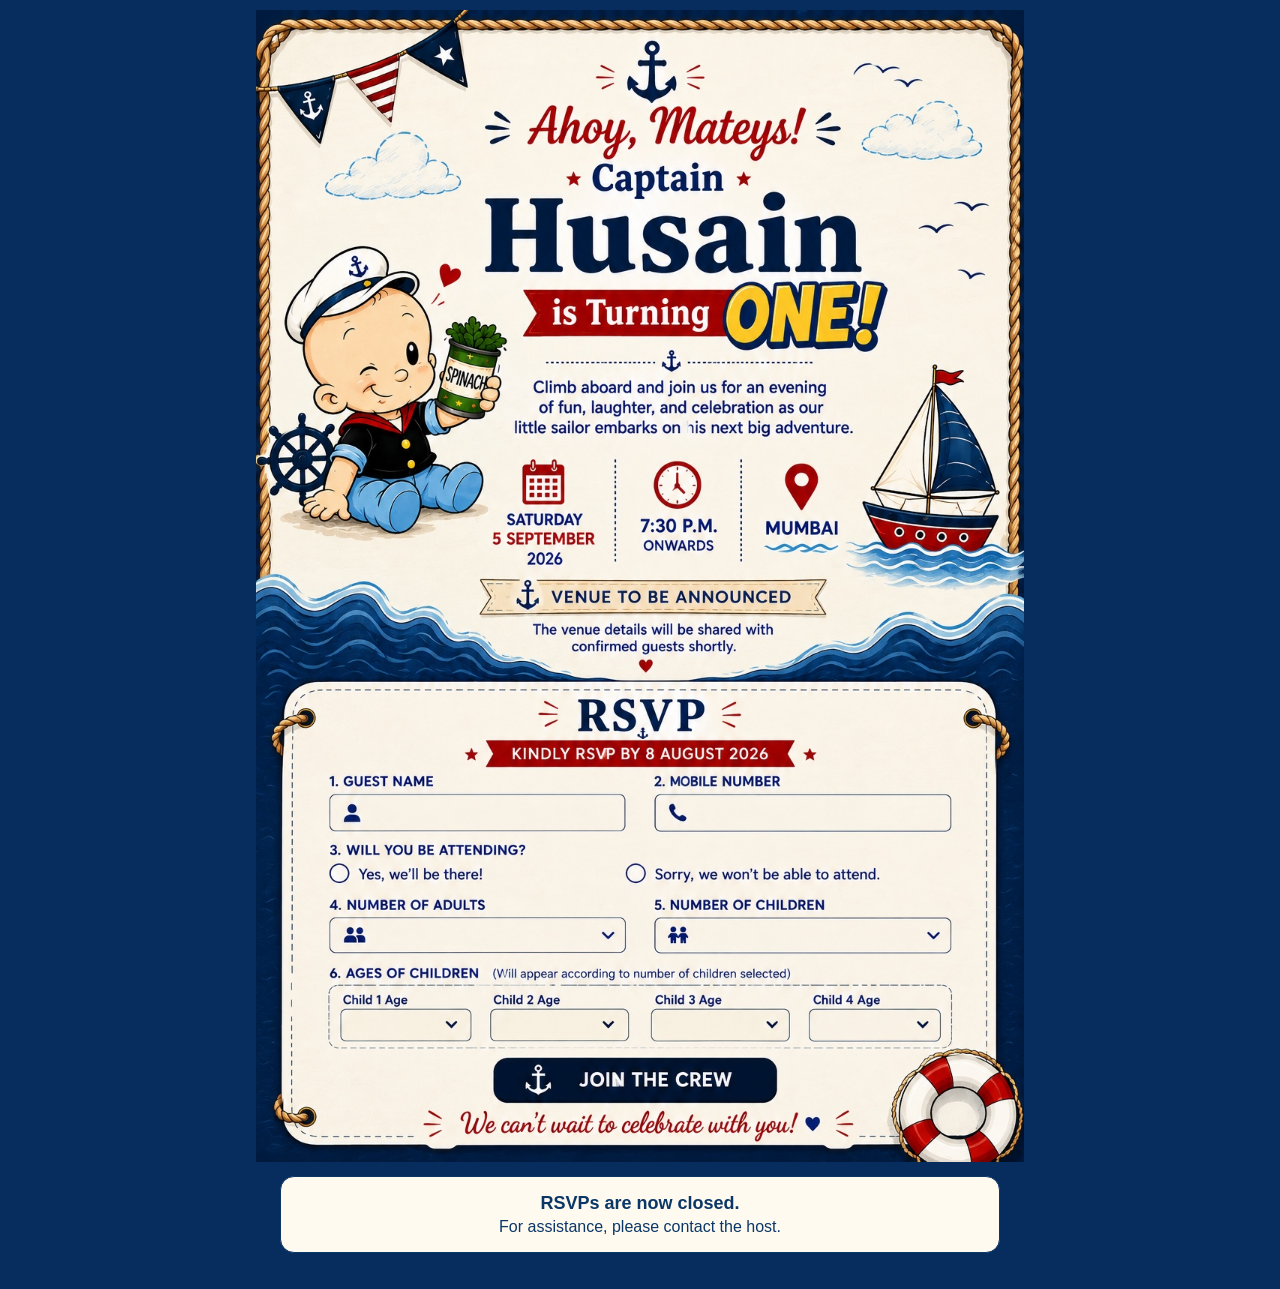
==== index.html @ 8f23ad0a "Initial commit" ====
<!DOCTYPE html>
<html lang="en">
<head>
  <meta charset="UTF-8">
  <meta name="viewport" content="width=device-width, initial-scale=1, viewport-fit=cover">
  <meta name="description" content="RSVP for Captain Husain's first birthday">
  <title>Captain Husain Is Turning One!</title>
  <link rel="stylesheet" href="style.css">
</head>
<body>
  <main class="page-shell">
    <form id="rsvpForm" class="invitation" novalidate>
      <img
        src="husain-rsvp-background.jpeg"
        class="invitation-image"
        alt="Captain Husain's first birthday invitation"
        draggable="false"
      >

      <!-- 1. Guest name -->
      <label class="sr-only" for="guestName">Guest name</label>
      <input
        id="guestName"
        name="guestName"
        class="overlay-control text-control guest-name"
        type="text"
        autocomplete="name"
        aria-label="Guest name"
        required
      >

      <!-- 2. Mobile number -->
      <label class="sr-only" for="mobileNumber">Mobile number</label>
      <input
        id="mobileNumber"
        name="mobileNumber"
        class="overlay-control text-control mobile-number"
        type="tel"
        inputmode="tel"
        autocomplete="tel"
        aria-label="Mobile number"
        required
      >

      <!-- 3. Attendance -->
      <fieldset class="attendance-layer">
        <legend class="sr-only">Will you be attending?</legend>

        <label class="radio-hitbox radio-yes" aria-label="Yes, we will be there">
          <input type="radio" name="attending" value="Yes" required>
          <span class="radio-dot" aria-hidden="true"></span>
        </label>

        <label class="radio-hitbox radio-no" aria-label="Sorry, we will not be able to attend">
          <input type="radio" name="attending" value="No" required>
          <span class="radio-dot" aria-hidden="true"></span>
        </label>
      </fieldset>

      <!-- 4. Adults -->
      <label class="sr-only" for="adultCount">Number of adults</label>
      <select
        id="adultCount"
        name="adultCount"
        class="overlay-control select-control adult-count"
        aria-label="Number of adults"
        required
      >
        <option value="" selected disabled></option>
        <option value="1">1</option>
        <option value="2">2</option>
        <option value="3">3</option>
        <option value="4">4</option>
        <option value="5">5</option>
        <option value="6">6</option>
        <option value="7">7</option>
        <option value="8">8</option>
        <option value="9">9</option>
        <option value="10">10</option>
      </select>

      <!-- 5. Children -->
      <label class="sr-only" for="childCount">Number of children</label>
      <select
        id="childCount"
        name="childCount"
        class="overlay-control select-control child-count"
        aria-label="Number of children"
      >
        <option value="" selected disabled></option>
        <option value="0">0</option>
        <option value="1">1</option>
        <option value="2">2</option>
        <option value="3">3</option>
        <option value="4">4</option>
      </select>

      <!-- 6. Child ages -->
      <label class="sr-only" for="childAge1">Child 1 age</label>
      <select id="childAge1" name="childAge1"
        class="overlay-control select-control age-control child-age-1"
        aria-label="Child 1 age" disabled></select>

      <label class="sr-only" for="childAge2">Child 2 age</label>
      <select id="childAge2" name="childAge2"
        class="overlay-control select-control age-control child-age-2"
        aria-label="Child 2 age" disabled></select>

      <label class="sr-only" for="childAge3">Child 3 age</label>
      <select id="childAge3" name="childAge3"
        class="overlay-control select-control age-control child-age-3"
        aria-label="Child 3 age" disabled></select>

      <label class="sr-only" for="childAge4">Child 4 age</label>
      <select id="childAge4" name="childAge4"
        class="overlay-control select-control age-control child-age-4"
        aria-label="Child 4 age" disabled></select>

      <!-- Submit button sits exactly on the printed button -->
      <button id="submitButton" class="submit-hitbox" type="submit">
        <span class="sr-only">Join the Crew</span>
      </button>
    </form>

    <section id="venueCard" class="location-card" hidden>
      <img
        id="venueArtwork"
        class="location-card-image"
        data-src="location card.png"
        loading="lazy"
        alt="Captain's Notice"
        draggable="false"
      >
      <h2 id="venueName" class="location-field location-venue"></h2>
      <p id="venueDate" class="location-field location-date"></p>
      <p id="venueTime" class="location-field location-time"></p>
      <p id="venueAddress" class="location-field location-address"></p>
      <p id="venueCoordinatesText" class="location-field location-coordinates"></p>
      <button
        id="venueMapLink"
        class="location-map-hitbox"
        type="button"
        aria-label="Open venue in Google Maps"
        disabled
      ></button>
    </section>

    <section id="closedCard" class="closed-card" hidden>
      <strong>RSVPs are now closed.</strong>
      <span>For assistance, please contact the host.</span>
    </section>

    <div id="statusMessage" class="status-message" role="status" aria-live="polite">
      <span class="status-icon status-anchor" aria-hidden="true">
        <svg viewBox="0 0 64 64" role="img" aria-label="Anchor">
          <circle cx="32" cy="10" r="6" fill="none" stroke="currentColor" stroke-width="5"/>
          <path d="M32 16v29M22 27h20M16 36c0 11 7 18 16 18s16-7 16-18" fill="none" stroke="currentColor" stroke-width="5" stroke-linecap="round"/>
          <path d="M12 37l4-5 5 4M52 37l-4-5-5 4" fill="none" stroke="currentColor" stroke-width="5" stroke-linecap="round" stroke-linejoin="round"/>
        </svg>
      </span>
      <span id="statusText" class="status-text"></span>
      <span class="status-icon status-boat" aria-hidden="true">
        <svg viewBox="0 0 80 64" role="img" aria-label="Sailboat">
          <path d="M12 48h56l-8 10H20z" fill="#b71f2a" stroke="#0b3767" stroke-width="3" stroke-linejoin="round"/>
          <path d="M40 10v38" stroke="#0b3767" stroke-width="3" stroke-linecap="round"/>
          <path d="M39 12L18 43h21z" fill="#fffaf0" stroke="#0b3767" stroke-width="3" stroke-linejoin="round"/>
          <path d="M42 15l19 28H42z" fill="#0b3767" stroke="#0b3767" stroke-width="3" stroke-linejoin="round"/>
          <path d="M40 10l12 4-12 4z" fill="#b71f2a"/>
          <path d="M8 60c8-4 16-4 24 0s16 4 24 0 12-4 16 0" fill="none" stroke="#4aa3df" stroke-width="3" stroke-linecap="round"/>
        </svg>
      </span>
    </div>
  </main>

  <script src="script.js"></script>
</body>
</html>
---- style.css ----
:root {
  --navy: #062d5d;
  --red: #b9202b;
  --cream: #fffaf0;
  --focus: #f3b71b;
}

* {
  box-sizing: border-box;
}

html,
body {
  margin: 0;
  min-height: 100%;
}

body {
  background: #062d5d;
  font-family: Arial, Helvetica, sans-serif;
}

.page-shell {
  width: 100%;
  padding: 10px;
}

.invitation {
  position: relative;
  width: min(100%, 768px);
  aspect-ratio: 2 / 3;
  margin: 0 auto;
}

.invitation-image {
  display: block;
  width: 100%;
  height: 100%;
  object-fit: contain;
  user-select: none;
  -webkit-user-drag: none;
}

/*
  All positions use percentages calculated from the approved 1024 × 1536 image.
  This keeps the controls locked to the artwork at every display size.
*/
.overlay-control {
  position: absolute;
  z-index: 10;
  margin: 0;
  border: 0;
  border-radius: 0;
  outline: 0;
  background: transparent;
  color: var(--navy);
  font-family: Arial, Helvetica, sans-serif;
  font-size: clamp(11px, 1.65vw, 17px);
  font-weight: 500;
  line-height: 1;
}

.overlay-control {
  -webkit-tap-highlight-color: transparent;
}

.overlay-control:focus-visible {
  outline: 3px solid var(--focus);
  outline-offset: -2px;
  background: rgba(255, 250, 240, 0.22);
}

/* Input text begins AFTER the printed icon, never over it. */
.text-control {
  padding: 0 1.2% 0 5.4%;
}

/* Guest field: image box x=97..493, y=1045..1094 */
.guest-name {
  left: 9.47%;
  top: 68.03%;
  width: 38.67%;
  height: 3.19%;
}

/* Mobile field: image box x=530..928, y=1045..1094 */
.mobile-number {
  left: 51.76%;
  top: 68.03%;
  width: 38.87%;
  height: 3.19%;
}

/* Radios: precisely centered over printed circles. */
.attendance-layer {
  position: absolute;
  inset: 0;
  z-index: 12;
  margin: 0;
  padding: 0;
  border: 0;
  pointer-events: none;
}

.radio-hitbox {
  position: absolute;
  width: 3.5%;
  height: 2.35%;
  border-radius: 50%;
  cursor: pointer;
  pointer-events: auto;
  -webkit-tap-highlight-color: transparent;
}

/*
  Larger invisible tap targets, centered precisely on the printed circles.
  The visible dot is shifted slightly right and upward to match the artwork.
*/
.radio-yes {
  left: 8.94%;
  top: 73.78%;
}

.radio-no {
  left: 47.80%;
  top: 73.78%;
}

.radio-hitbox input {
  position: absolute;
  inset: 0;
  width: 100%;
  height: 100%;
  margin: 0;
  opacity: 0;
  cursor: pointer;
}

.radio-dot {
  position: absolute;
  left: 54%;
  top: 45%;
  width: 38%;
  aspect-ratio: 1;
  border-radius: 50%;
  background: transparent;
  transform: translate(-50%, -50%);
  pointer-events: none;
}

.radio-hitbox input:checked + .radio-dot {
  background: var(--red);
}

.radio-hitbox input:focus-visible + .radio-dot {
  outline: 3px solid var(--focus);
  outline-offset: 5px;
}

/*
  Printed arrows stay visible, so native select arrows are removed.
  Text begins after the printed people icon.
*/
.select-control {
  appearance: none;
  -webkit-appearance: none;
  padding: clamp(1px, 0.18vw, 2px) 5.3% 0 5.8%;
  cursor: pointer;
  -webkit-tap-highlight-color: transparent;
}

/* Adult box: x=98..493, y=1209..1257 */
.adult-count {
  left: 9.57%;
  top: 78.71%;
  width: 38.57%;
  height: 3.13%;
}

/* Children box: x=529..928, y=1209..1257 */
.child-count {
  left: 51.66%;
  top: 78.71%;
  width: 38.96%;
  height: 3.13%;
}

/* Age fields: no icon inside, so normal left inset. */
.age-control {
  top: 86.65%;
  height: 2.93%;
  padding: 0 4.7% 0 1.5%;
  font-size: clamp(10px, 1.5vw, 16px);
}

.child-age-1 {
  left: 9.57%;
  width: 18.46%;
}

.child-age-2 {
  left: 30.18%;
  width: 18.26%;
}

.child-age-3 {
  left: 50.88%;
  width: 18.07%;
}

.child-age-4 {
  left: 72.17%;
  width: 18.46%;
}

.age-control.is-hidden {
  visibility: hidden;
  pointer-events: none;
}

.age-control:not(.is-hidden) {
  visibility: visible;
}

/* Printed button: x=318..695, y=1398..1457 */
.submit-hitbox {
  position: absolute;
  z-index: 14;
  left: 31.05%;
  top: 91.02%;
  width: 36.82%;
  height: 3.84%;
  padding: 0;
  border: 0;
  border-radius: 16px;
  background: transparent;
  cursor: pointer;
}

.submit-hitbox:hover {
  background: rgba(255, 255, 255, 0.07);
}

.submit-hitbox:focus-visible {
  outline: 4px solid var(--focus);
  outline-offset: 2px;
}

.submit-hitbox:disabled {
  cursor: wait;
  opacity: 0.65;
}

.status-message {
  width: min(100%, 768px);
  min-height: 1.4em;
  margin: 10px auto 24px;
  padding: 0 12px;
  color: white;
  font-size: 15px;
  font-weight: 700;
  text-align: center;
}

.status-message.success {
  color: #d8ffde;
}

.status-message.error {
  color: #ffd8d8;
}

.sr-only {
  position: absolute !important;
  width: 1px !important;
  height: 1px !important;
  padding: 0 !important;
  margin: -1px !important;
  overflow: hidden !important;
  clip: rect(0, 0, 0, 0) !important;
  white-space: nowrap !important;
  border: 0 !important;
}

@media (max-width: 520px) {
  .page-shell {
    padding: 0;
  }

  .invitation {
    width: 100%;
  }

  .overlay-control {
    font-size: 11px;
  }

  .age-control {
    font-size: 10px;
  }

  .status-message {
    font-size: 14px;
  }
}


/* Final polish */
.text-control,
.select-control {
  transform: translateY(2px);
}

.text-control {
  padding-left: 4.9%;
}

.select-control {
  padding-left: 5.25%;
}

/* Cover printed age cells that are not active. */
.age-mask {
  position: absolute;
  z-index: 9;
  top: 85.60%;
  height: 4.35%;
  background: #fffaf0;
  border-radius: 7px;
  opacity: 1;
  transition: opacity 180ms ease;
  pointer-events: none;
}

.age-mask-1 { left: 9.15%; width: 19.2%; }
.age-mask-2 { left: 29.75%; width: 19.1%; }
.age-mask-3 { left: 50.45%; width: 19.0%; }
.age-mask-4 { left: 71.75%; width: 19.15%; }

.age-mask.is-revealed {
  opacity: 0;
}

/* When declining, visually cover adults/children/age area in the fixed artwork. */
.decline-mask {
  position: absolute;
  z-index: 13;
  left: 8.9%;
  top: 76.8%;
  width: 82.3%;
  height: 13.5%;
  border-radius: 10px;
  background: #fffaf0;
  opacity: 0;
  pointer-events: none;
  transition: opacity 200ms ease;
}

.invitation.is-declining .decline-mask {
  opacity: 1;
}

/* Keep button interactive above mask */
.submit-hitbox {
  z-index: 20;
}

.submit-visible-text {
  display: none;
  align-items: center;
  justify-content: center;
  width: 100%;
  height: 100%;
  border-radius: inherit;
  background: #062d5d;
  color: #fff;
  font-size: clamp(11px, 1.55vw, 17px);
  font-weight: 700;
  letter-spacing: 0.03em;
  text-transform: uppercase;
}

.submit-hitbox.is-busy .submit-visible-text,
.submit-hitbox.is-submitted .submit-visible-text {
  display: flex;
}

.submit-hitbox.is-busy .submit-visible-text::before {
  content: "";
  width: 0.9em;
  height: 0.9em;
  margin-right: 0.6em;
  border: 2px solid rgba(255,255,255,0.45);
  border-top-color: #fff;
  border-radius: 50%;
  animation: rsvp-spin 0.8s linear infinite;
}

@keyframes rsvp-spin {
  to { transform: rotate(360deg); }
}

.status-message {
  display: none;
  width: min(calc(100% - 24px), 720px);
  margin: 14px auto 28px;
  padding: 16px 18px;
  border: 2px solid rgba(6,45,93,0.22);
  border-radius: 14px;
  background: #fffaf0;
  color: #062d5d;
  font-size: 16px;
  font-weight: 700;
  line-height: 1.35;
  text-align: center;
}

.status-message::before {
  content: "";
  display: block;
  margin-bottom: 4px;
  font-size: 22px;
}

.status-message.success,
.status-message.error {
  display: block;
}

.status-message.error {
  background: #fff2f2;
  color: #8d1f28;
}

.invitation.is-submitted .overlay-control,
.invitation.is-submitted .radio-hitbox {
  pointer-events: none;
}

@media (max-width: 520px) {
  .status-message {
    font-size: 14px;
    margin-top: 10px;
  }
}


/* Clean final overrides */
.age-mask,
.decline-mask,
.submit-visible-text {
  display: none !important;
}

.invitation.is-declining .decline-mask {
  opacity: 0 !important;
}

.age-control.is-hidden {
  visibility: hidden;
  pointer-events: none;
}

.submit-hitbox.is-busy,
.submit-hitbox.is-submitted {
  background: transparent !important;
}

.submit-hitbox:disabled {
  opacity: 0.72;
}

.status-message {
  display: none;
  width: min(calc(100% - 24px), 720px);
  margin: 12px auto 28px;
  padding: 10px 14px;
  border: 0;
  border-radius: 8px;
  background: rgba(255, 250, 240, 0.96);
  color: #062d5d;
  font-size: 15px;
  font-weight: 700;
  line-height: 1.35;
  text-align: center;
}

.status-message::before {
  content: none !important;
}

.status-message.success,
.status-message.error,
.status-message.loading {
  display: block;
}

.status-message.error {
  background: rgba(255, 242, 242, 0.98);
  color: #8d1f28;
}

.status-message.loading {
  color: #062d5d;
}


/* Nautical confirmation card */
.status-message {
  display: none;
  position: relative;
  width: min(calc(100% - 24px), 720px);
  margin: 14px auto 30px;
  padding: 18px 64px;
  border: 2px solid #0b3767;
  border-radius: 14px;
  background: #fffaf0;
  color: #0b3767 !important;
  font-size: 16px;
  font-weight: 700;
  line-height: 1.35;
  text-align: center;
  box-shadow: 0 4px 0 rgba(6, 45, 93, 0.14);
}

.status-message::after {
  content: "";
  position: absolute;
  inset: 7px;
  border: 1px dashed rgba(11, 55, 103, 0.5);
  border-radius: 9px;
  pointer-events: none;
}

.status-message.success,
.status-message.error,
.status-message.loading {
  display: flex;
  align-items: center;
  justify-content: center;
  gap: 14px;
}

.status-text {
  position: relative;
  z-index: 1;
  display: block;
  color: #0b3767 !important;
}

.status-icon {
  position: relative;
  z-index: 1;
  flex: 0 0 auto;
  font-size: 28px;
  line-height: 1;
}

.status-anchor {
  color: #0b3767;
}

.status-boat {
  color: #b71f2a;
}

.status-message.loading .status-boat,
.status-message.loading .status-anchor {
  opacity: 0.65;
}

.status-message.error {
  border-color: #8d1f28;
  color: #8d1f28 !important;
  background: #fff6f4;
}

.status-message.error .status-text {
  color: #8d1f28 !important;
}

@media (max-width: 520px) {
  .status-message {
    padding: 14px 46px;
    font-size: 14px;
  }

  .status-icon {
    font-size: 22px;
  }
}


/* Final confirmation-card refinement */
.status-message {
  min-height: 0;
  margin: 12px auto 24px;
  padding: 11px 48px;
  border: 1.5px solid #0b3767;
  border-radius: 12px;
  box-shadow: 0 2px 0 rgba(6, 45, 93, 0.10);
}

.status-message::after {
  inset: 6px;
  border-color: rgba(11, 55, 103, 0.38);
  border-radius: 8px;
}

.status-message.success,
.status-message.error,
.status-message.loading {
  gap: 12px;
}

.status-text {
  white-space: nowrap;
}

.status-icon {
  width: 28px;
  height: 28px;
  font-size: 0;
}

.status-icon svg {
  display: block;
  width: 100%;
  height: 100%;
}

.status-anchor {
  color: #0b3767;
}

.status-boat {
  color: #0b3767;
}

/* Keep all printed age boxes visible; only disable interaction where inactive. */
.age-control.is-hidden {
  visibility: visible !important;
  pointer-events: none;
  color: transparent;
}

.age-control:disabled {
  opacity: 1;
}

@media (max-width: 640px) {
  .status-message {
    padding: 10px 36px;
  }

  .status-text {
    white-space: normal;
  }

  .status-icon {
    width: 23px;
    height: 23px;
  }
}


/* Production venue artwork and closing card */
.location-card,
.closed-card {
  width: min(calc(100% - 24px), 720px);
  margin: 14px auto 26px;
  color: #0b3767;
}

.location-card {
  position: relative;
  aspect-ratio: 1147 / 1372;
  overflow: hidden;
  animation: notice-fade 350ms ease-out both;
}

.location-card[hidden],
.closed-card[hidden] {
  display: none;
}

.location-card-image {
  display: block;
  width: 100%;
  height: 100%;
  object-fit: contain;
  user-select: none;
  -webkit-user-drag: none;
}

.location-field {
  position: absolute;
  z-index: 2;
  display: flex;
  align-items: center;
  justify-content: center;
  margin: 0;
  padding: 0 2%;
  overflow: hidden;
  color: #0b3767;
  font-family: Arial, Helvetica, sans-serif;
  font-weight: 700;
  line-height: 1.18;
  text-align: center;
  overflow-wrap: anywhere;
  white-space: pre-line;
}

.location-venue {
  left: 16.1%;
  top: 25.7%;
  width: 74.7%;
  height: 6.4%;
  font-size: clamp(14px, 3.05vw, 27px);
  text-transform: uppercase;
}

.location-date {
  left: 16.2%;
  top: 40.5%;
  width: 29.8%;
  height: 5.2%;
  font-size: clamp(12px, 2.35vw, 21px);
}

.location-time {
  left: 62.4%;
  top: 40.5%;
  width: 27.8%;
  height: 5.2%;
  font-size: clamp(13px, 2.6vw, 23px);
}

.location-address {
  left: 16.1%;
  top: 54.6%;
  width: 52.2%;
  height: 5.4%;
  font-size: clamp(10px, 2.1vw, 19px);
}

.location-coordinates {
  left: 16.1%;
  top: 68.8%;
  width: 52.2%;
  height: 5.3%;
  font-size: clamp(12px, 2.35vw, 21px);
  letter-spacing: 0;
}

.location-map-hitbox {
  position: absolute;
  z-index: 3;
  left: 22.1%;
  top: 81.6%;
  width: 55.7%;
  height: 8.8%;
  padding: 0;
  border: 0;
  border-radius: 999px;
  background: transparent;
  cursor: pointer;
  -webkit-tap-highlight-color: transparent;
}

.location-map-hitbox:focus-visible {
  outline: 4px solid var(--focus);
  outline-offset: 3px;
}

.location-map-hitbox:disabled {
  cursor: default;
  opacity: 0.6;
}

.closed-card {
  border: 1.5px solid #0b3767;
  border-radius: 14px;
  background: #fffaf0;
  padding: 16px 20px;
  text-align: center;
}

.closed-card strong,
.closed-card span {
  display: block;
}

.closed-card strong {
  font-size: 18px;
  margin-bottom: 4px;
}

@media (max-width: 520px) {
  .location-card,
  .closed-card {
    width: 100%;
  }

  .location-venue {
    font-size: 13px;
  }

  .location-date,
  .location-time,
  .location-coordinates {
    font-size: 11px;
  }

  .location-address {
    font-size: 10px;
  }
}

@keyframes notice-fade {
  from {
    opacity: 0;
    transform: translateY(20px);
  }
  to {
    opacity: 1;
    transform: none;
  }
}

html,
body {
  width: 100%;
  max-width: 100%;
  overflow-x: hidden;
}

.page-shell {
  max-width: 100%;
  overflow-x: clip;
  padding-left: max(10px, env(safe-area-inset-left));
  padding-right: max(10px, env(safe-area-inset-right));
}

.invitation,
.location-card,
.closed-card,
.status-message {
  max-width: 100%;
}

button,
input,
select,
a {
  touch-action: manipulation;
}

.radio-hitbox::before,
.submit-hitbox::before {
  content: "";
  position: absolute;
  inset: -12px;
}

@media (max-width: 520px) {
  .page-shell {
    padding-left: max(0px, env(safe-area-inset-left));
    padding-right: max(0px, env(safe-area-inset-right));
  }
}
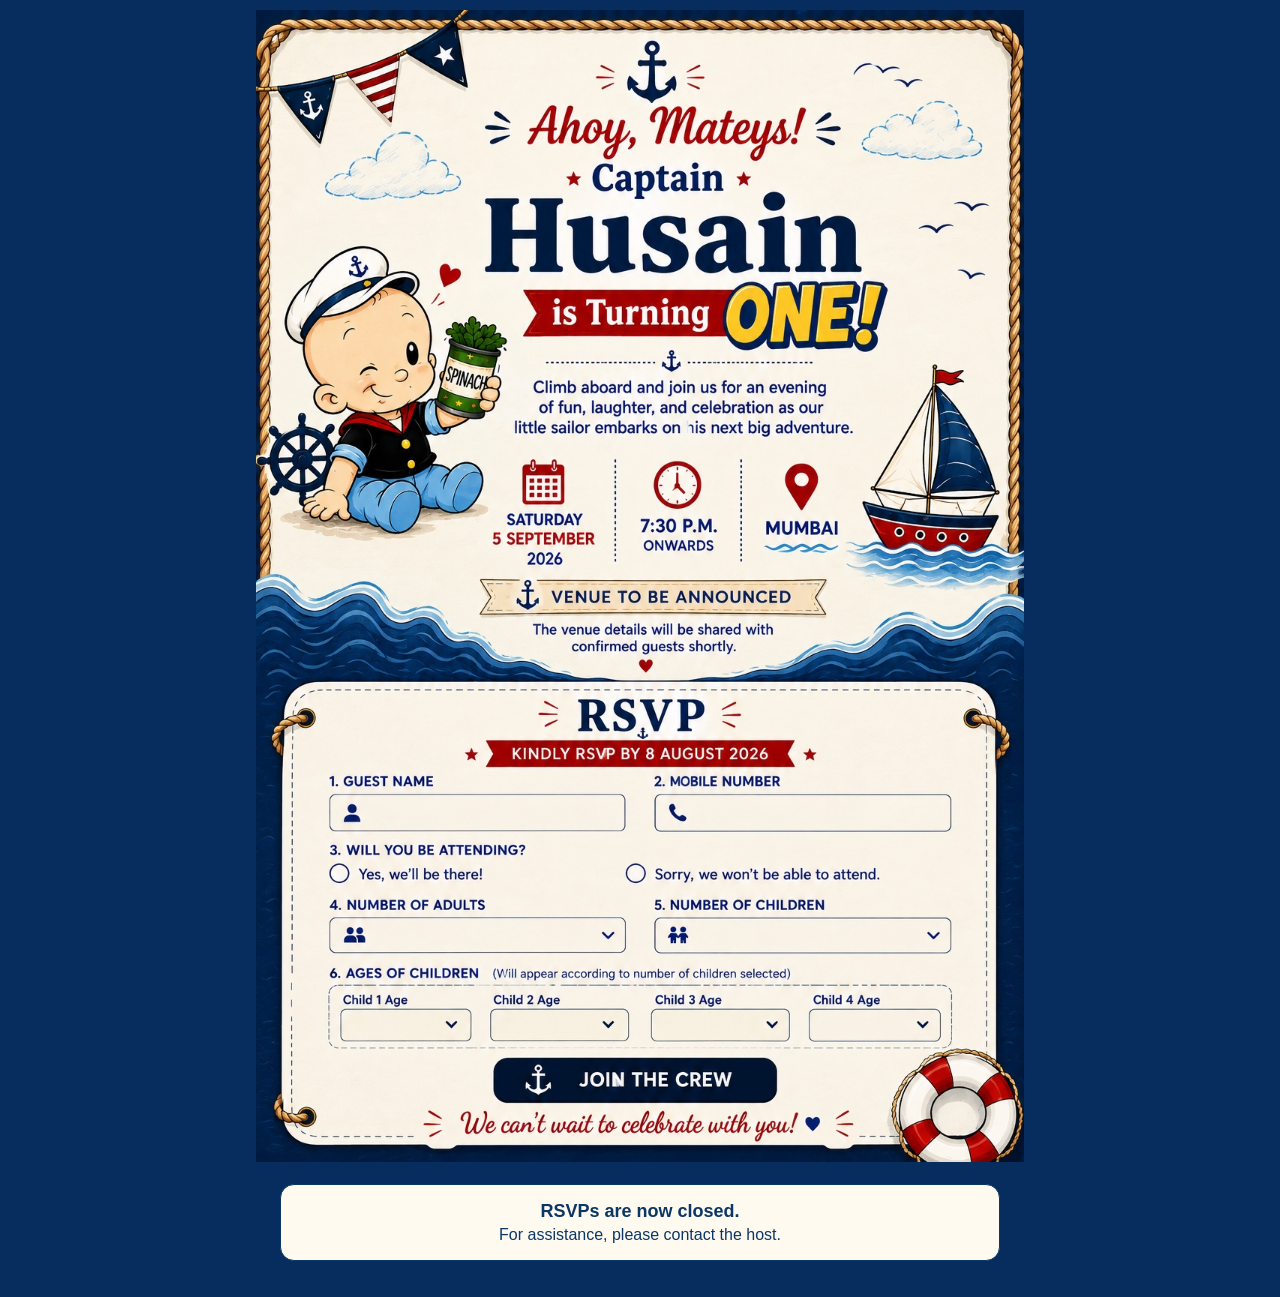
==== commit 8df7127f: "Polish Captain's Notice overlay and mobile alignment" ====
--- a/index.html
+++ b/index.html
@@ -132,17 +132,20 @@
         draggable="false"
       >
       <h2 id="venueName" class="location-field location-venue"></h2>
-      <p id="venueDate" class="location-field location-date"></p>
+      <p id="venueDate" class="location-field location-date">
+        <span id="venueDateDay" class="location-date-day"></span>
+        <span id="venueDateValue" class="location-date-value"></span>
+      </p>
       <p id="venueTime" class="location-field location-time"></p>
       <p id="venueAddress" class="location-field location-address"></p>
       <p id="venueCoordinatesText" class="location-field location-coordinates"></p>
-      <button
+      <a
         id="venueMapLink"
         class="location-map-hitbox"
-        type="button"
         aria-label="Open venue in Google Maps"
-        disabled
-      ></button>
+        target="_blank"
+        rel="noopener noreferrer"
+      ></a>
     </section>
 
     <section id="closedCard" class="closed-card" hidden>
--- a/style.css
+++ b/style.css
@@ -668,7 +668,7 @@
 .location-card,
 .closed-card {
   width: min(calc(100% - 24px), 720px);
-  margin: 14px auto 26px;
+  margin: 22px auto 26px;
   color: #0b3767;
 }
 
@@ -676,6 +676,9 @@
   position: relative;
   aspect-ratio: 1147 / 1372;
   overflow: hidden;
+}
+
+.location-card.is-visible {
   animation: notice-fade 350ms ease-out both;
 }
 
@@ -713,7 +716,7 @@
 
 .location-venue {
   left: 16.1%;
-  top: 25.7%;
+  top: 24.65%;
   width: 74.7%;
   height: 6.4%;
   font-size: clamp(14px, 3.05vw, 27px);
@@ -725,7 +728,19 @@
   top: 40.5%;
   width: 29.8%;
   height: 5.2%;
-  font-size: clamp(12px, 2.35vw, 21px);
+  flex-direction: column;
+  gap: 0.08em;
+  line-height: 1.05;
+}
+
+.location-date-day {
+  font-size: clamp(10px, 1.75vw, 16px);
+  font-weight: 700;
+}
+
+.location-date-value {
+  font-size: clamp(12px, 2.3vw, 21px);
+  font-weight: 800;
 }
 
 .location-time {
@@ -741,7 +756,12 @@
   top: 54.6%;
   width: 52.2%;
   height: 5.4%;
-  font-size: clamp(10px, 2.1vw, 19px);
+  padding-inline: 3%;
+  font-size: clamp(9px, 1.85vw, 17px);
+  line-height: 1.18;
+  overflow-wrap: normal;
+  text-wrap: balance;
+  white-space: normal;
 }
 
 .location-coordinates {
@@ -751,6 +771,7 @@
   height: 5.3%;
   font-size: clamp(12px, 2.35vw, 21px);
   letter-spacing: 0;
+  line-height: 1.08;
 }
 
 .location-map-hitbox {
@@ -773,9 +794,11 @@
   outline-offset: 3px;
 }
 
-.location-map-hitbox:disabled {
+.location-map-hitbox.is-disabled {
+  background: rgba(255, 250, 240, 0.1);
   cursor: default;
   opacity: 0.6;
+  pointer-events: none;
 }
 
 .closed-card {
@@ -802,29 +825,68 @@
     width: 100%;
   }
 
+  .location-card {
+    margin-top: 16px;
+  }
+
   .location-venue {
     font-size: 13px;
   }
 
-  .location-date,
   .location-time,
   .location-coordinates {
     font-size: 11px;
   }
 
+  .location-date-day {
+    font-size: 9px;
+  }
+
+  .location-date-value {
+    font-size: 11px;
+  }
+
   .location-address {
+    font-size: 9px;
+  }
+}
+
+@media (max-width: 360px) {
+  .location-date {
+    height: 6.6%;
+    gap: 0;
+    line-height: 0.98;
+  }
+
+  .location-date-day {
+    font-size: 8px;
+  }
+
+  .location-date-value {
+    font-size: 9px;
+  }
+
+  .location-coordinates {
+    height: 5.9%;
     font-size: 10px;
+    line-height: 1;
   }
 }
 
 @keyframes notice-fade {
   from {
     opacity: 0;
-    transform: translateY(20px);
+    transform: translateY(16px);
   }
   to {
     opacity: 1;
     transform: none;
+  }
+}
+
+@media (prefers-reduced-motion: reduce) {
+  .location-card.is-visible {
+    animation: none;
   }
 }
 
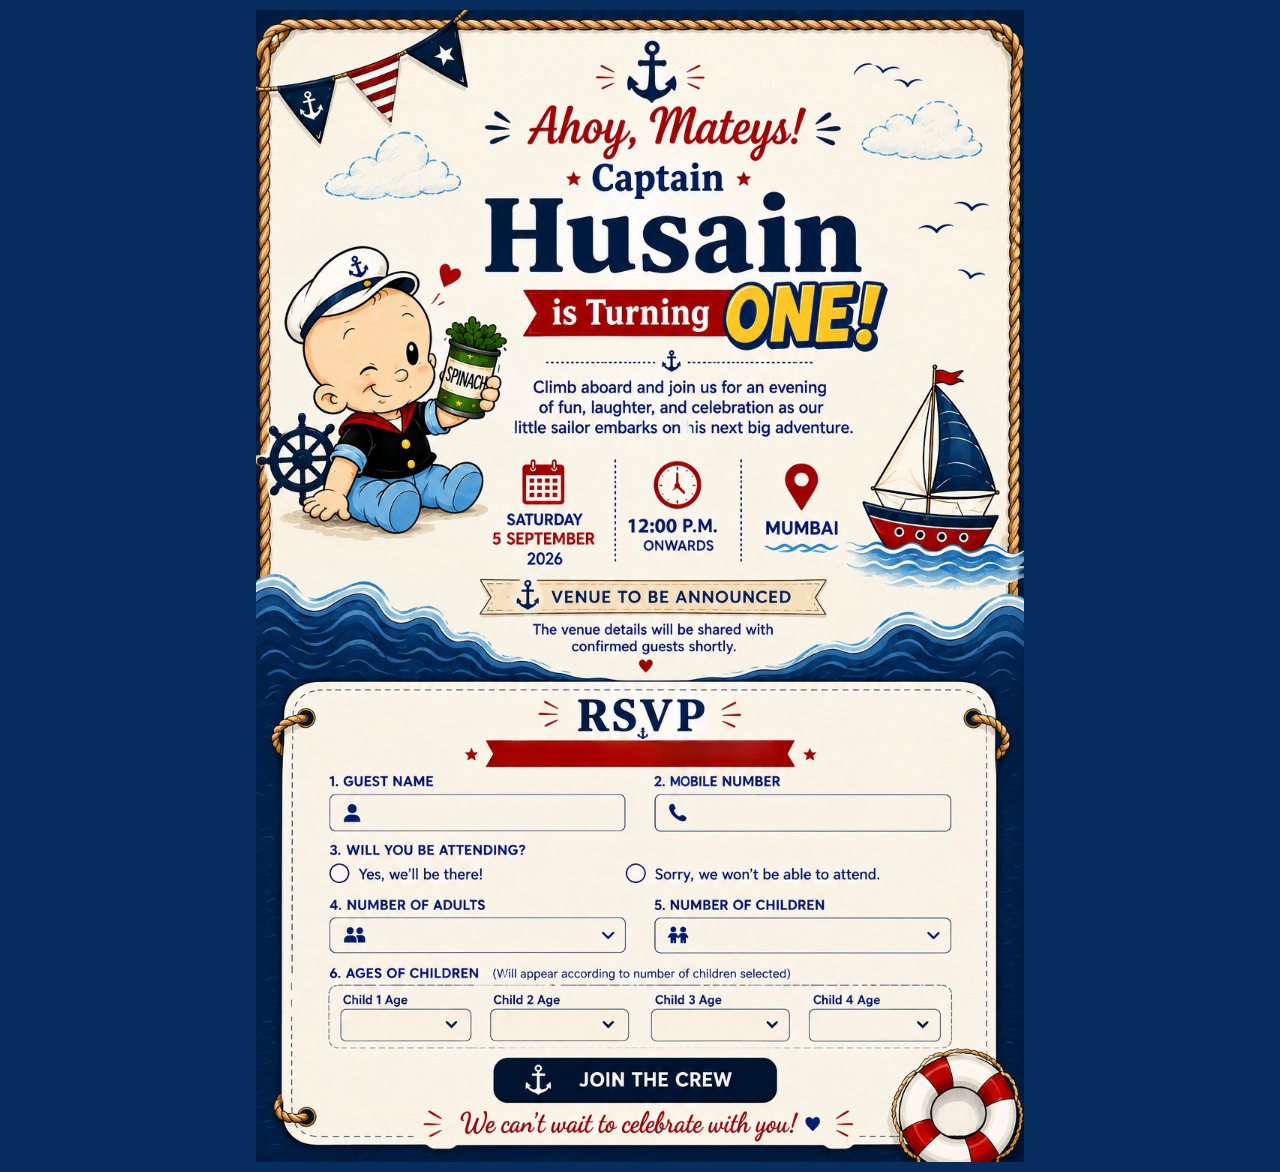
==== commit 8bc612cc: "Update invitation artwork and event time to 12 PM" ====
--- a/index.html
+++ b/index.html
@@ -11,7 +11,7 @@
   <main class="page-shell">
     <form id="rsvpForm" class="invitation" novalidate>
       <img
-        src="husain-rsvp-background.jpeg"
+        src="husain-rsvp-background.jpeg?v=20260819"
         class="invitation-image"
         alt="Captain Husain's first birthday invitation"
         draggable="false"
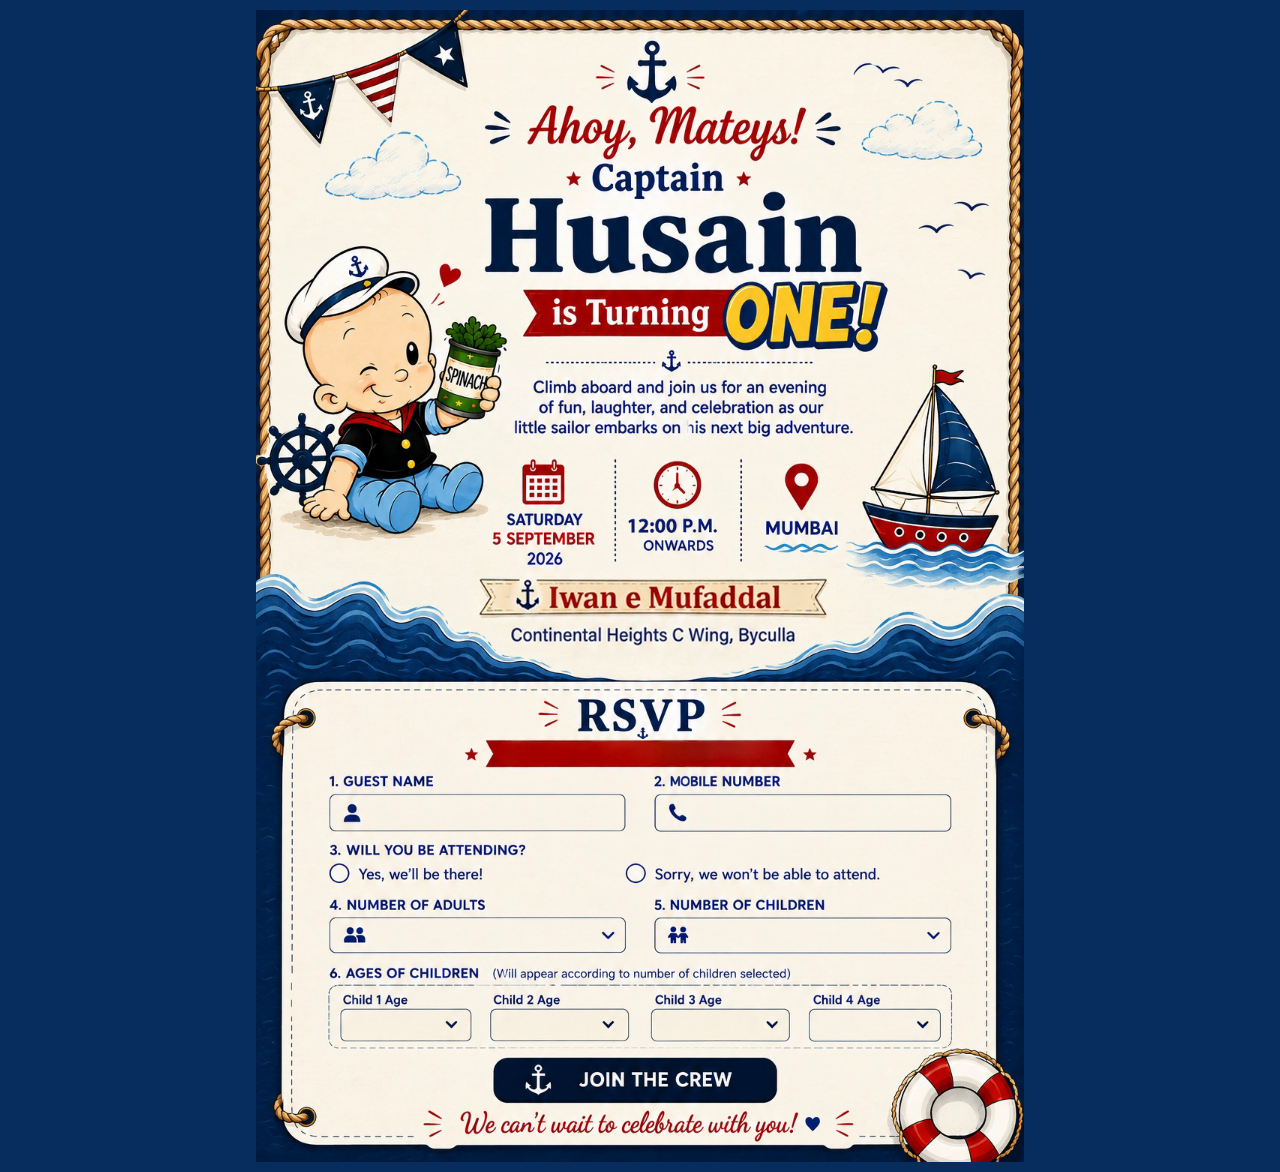
==== commit 121e5ec5: "Update Husain RSVP invitation artwork" ====
--- a/index.html
+++ b/index.html
@@ -11,7 +11,7 @@
   <main class="page-shell">
     <form id="rsvpForm" class="invitation" novalidate>
       <img
-        src="husain-rsvp-background.jpeg?v=20260819"
+        src="husain-rsvp-background.jpeg?v=20260831-1"
         class="invitation-image"
         alt="Captain Husain's first birthday invitation"
         draggable="false"
